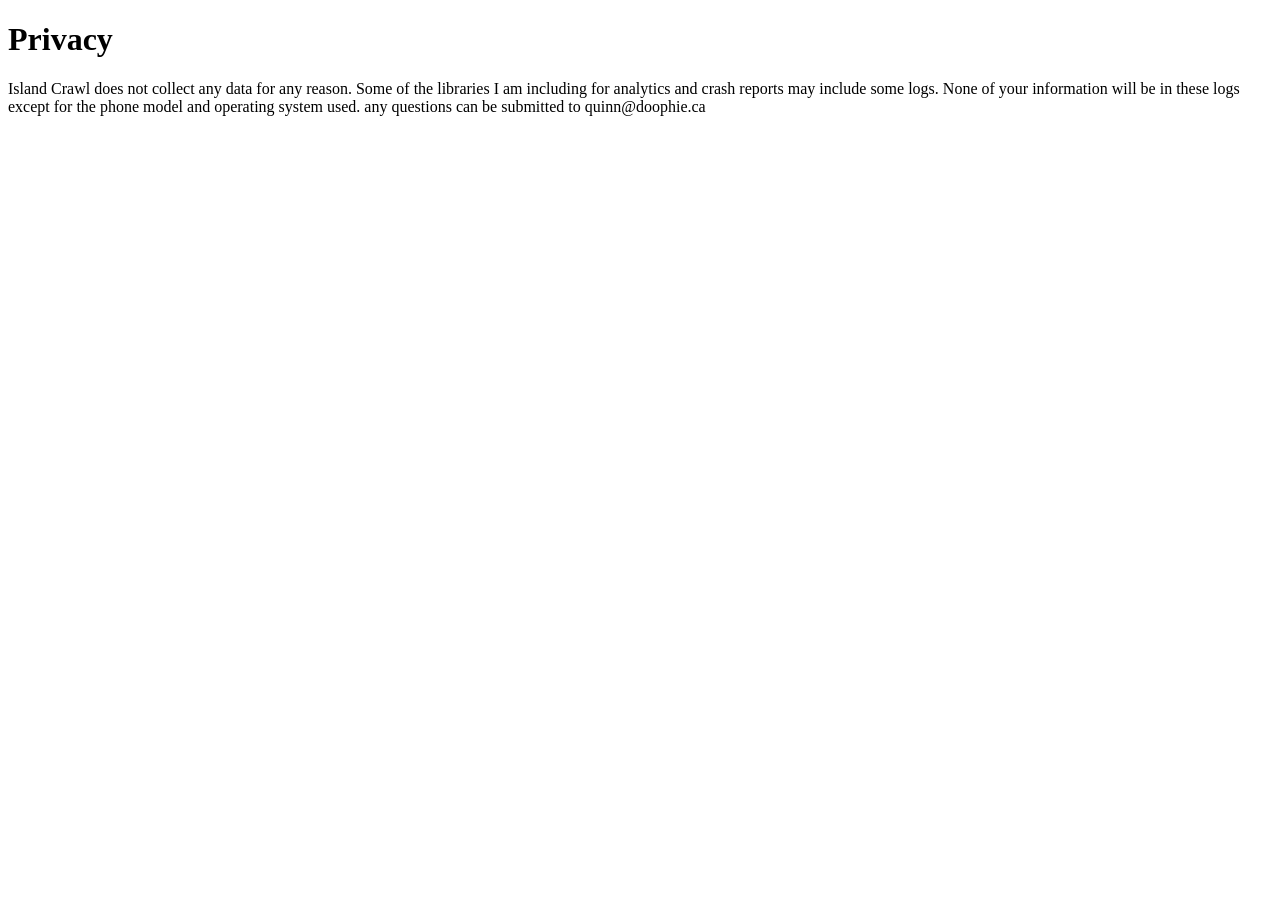
==== island_crawl_privacy.html @ c571f520 "Island Crawl Privacy" ====
<!DOCTYPE html>
<html>
<body>

<h1>Privacy</h1>
<p>Island Crawl does not collect any data for any reason. Some of the libraries I am including for analytics and crash reports may include some logs. None of your information will be in these logs except for the phone model and operating system used.

any questions can be submitted to quinn@doophie.ca</p>

</body>
</html>
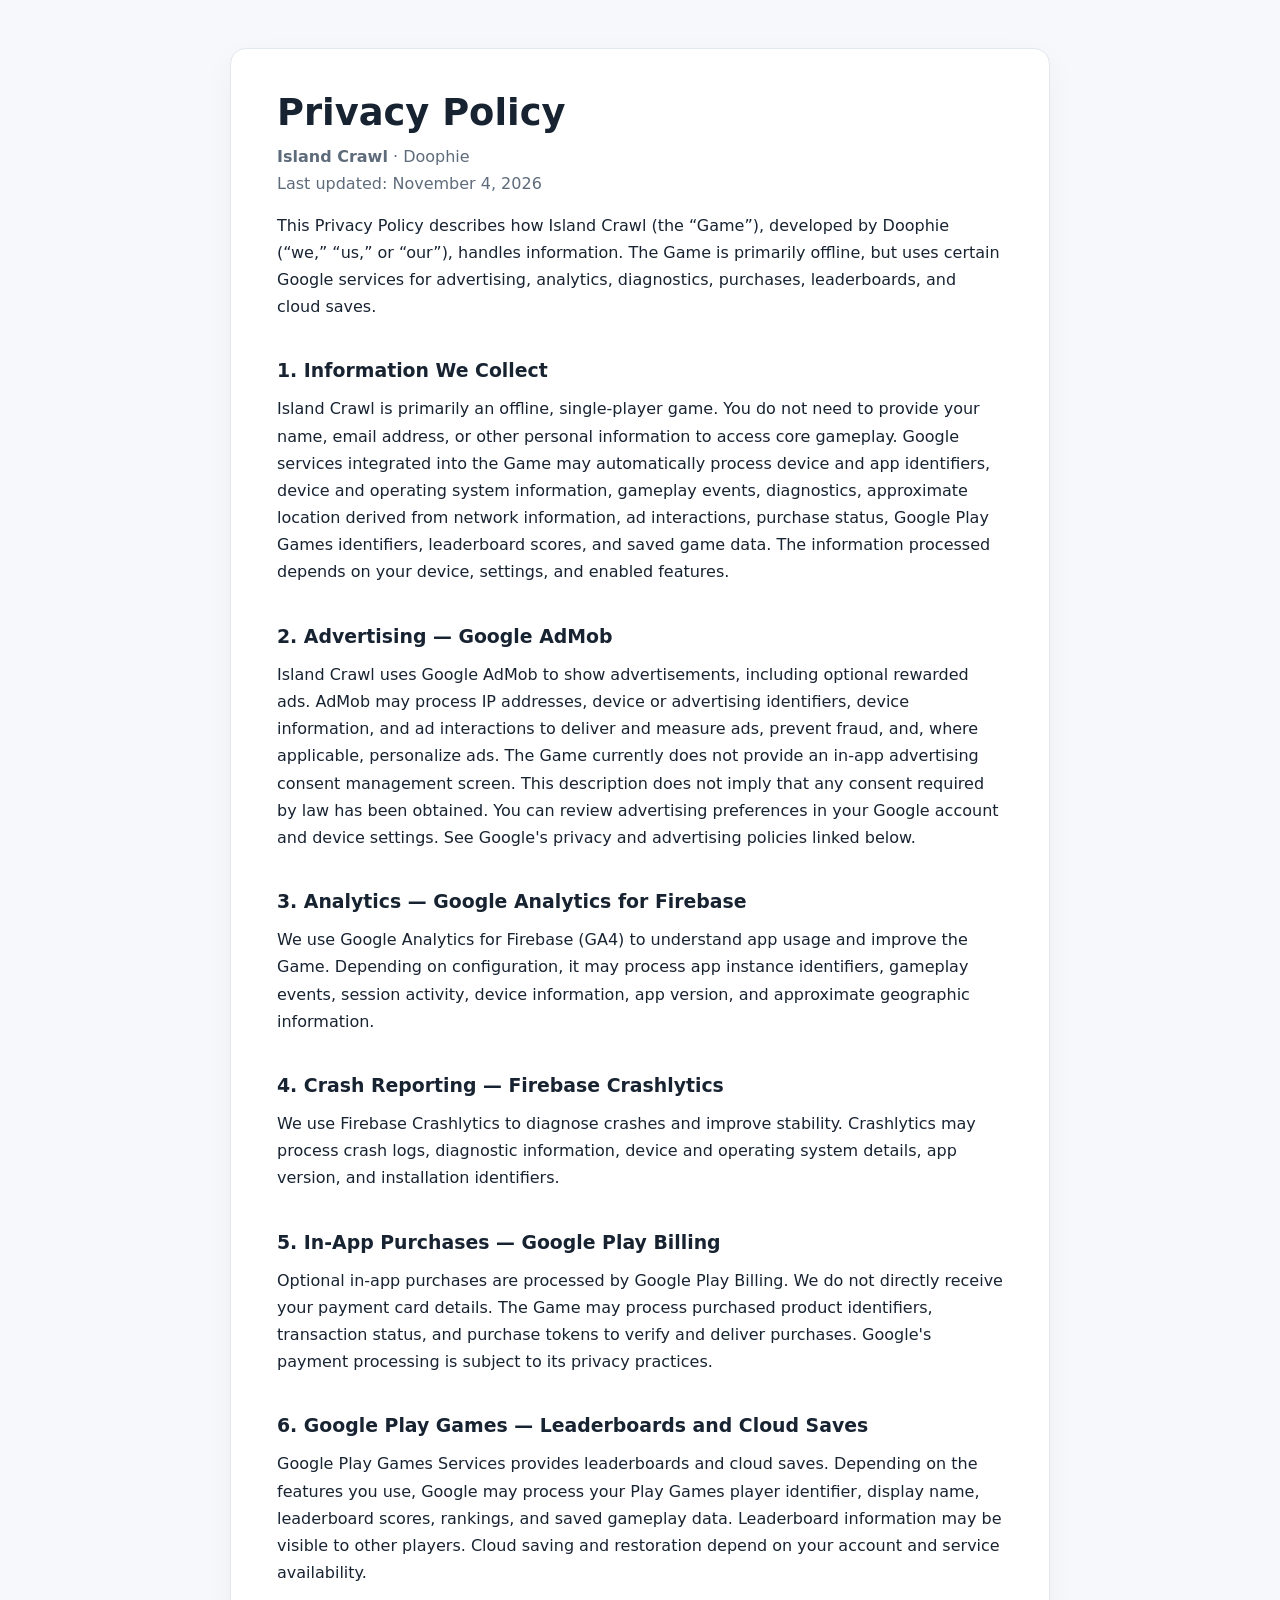
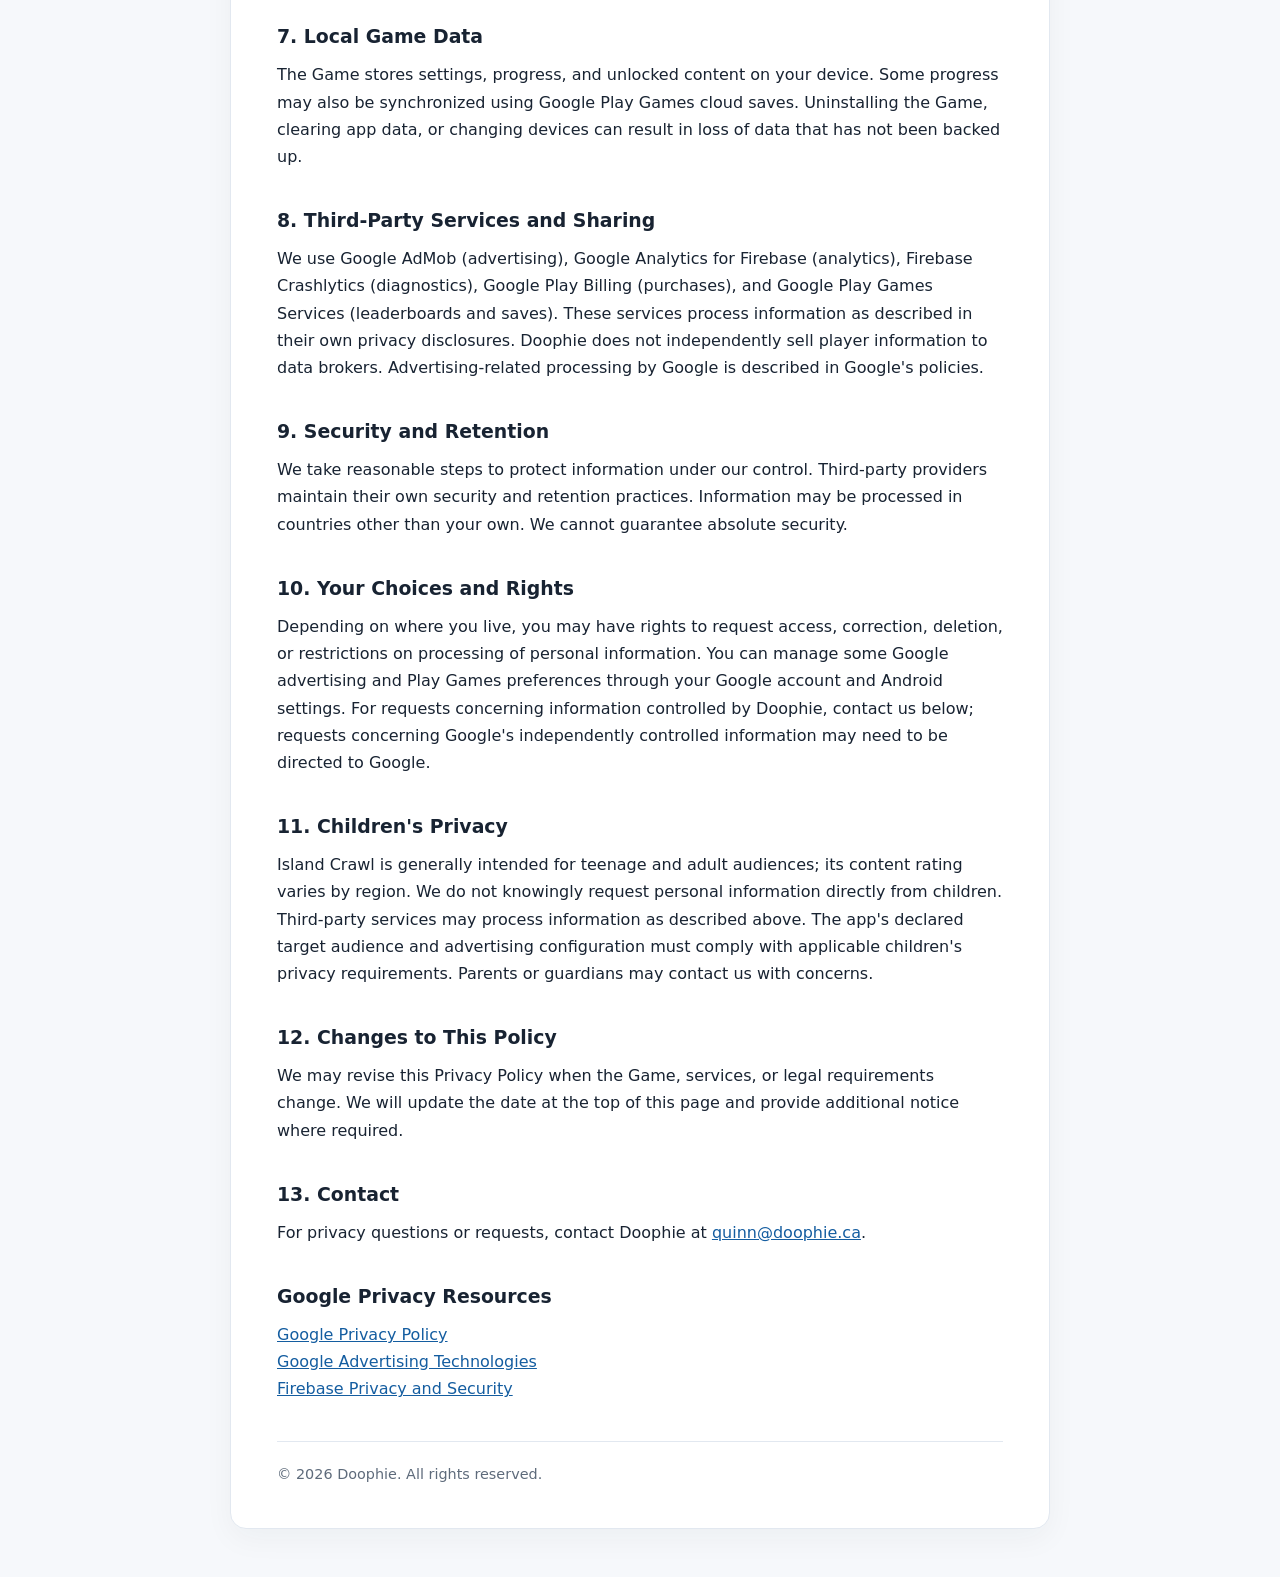
==== commit 6e2f150f: "privacy and tos" ====
--- a/island_crawl_privacy.html
+++ b/island_crawl_privacy.html
@@ -1,11 +1,32 @@
- <!DOCTYPE html>
-<html>
-<body>
-
-<h1>Privacy</h1>
-<p>Island Crawl does not collect any data for any reason. Some of the libraries I am including for analytics and crash reports may include some logs. None of your information will be in these logs except for the phone model and operating system used.
-
-any questions can be submitted to quinn@doophie.ca</p>
-
-</body>
-</html> 
+<!doctype html>
+<html lang="en"><head><meta charset="utf-8"><meta name="viewport" content="width=device-width,initial-scale=1">
+<meta name="description" content="Privacy Policy for Island Crawl by Doophie">
+<title>Privacy Policy | Island Crawl</title>
+<style>
+:root{color-scheme:light dark}*{box-sizing:border-box}body{font:16px/1.7 system-ui,-apple-system,Segoe UI,Roboto,sans-serif;margin:0;background:#f6f8fb;color:#182332}
+main{max-width:820px;margin:48px auto;padding:42px 46px;background:white;border:1px solid #e2e8f0;border-radius:16px;box-shadow:0 10px 30px #1624380b}
+h1{font-size:2.3rem;line-height:1.2;margin:0 0 8px}h2{font-size:1.18rem;margin:34px 0 9px}p{margin:0 0 14px}.muted{color:#5e6b7b}a{color:#145da0;overflow-wrap:anywhere}footer{margin-top:38px;padding-top:20px;border-top:1px solid #e2e8f0;color:#5e6b7b;font-size:.9rem}
+@media(max-width:650px){main{margin:0;padding:26px 20px;border:0;border-radius:0}h1{font-size:1.9rem}}
+@media(prefers-color-scheme:dark){body{background:#101720;color:#e9eef5}main{background:#192431;border-color:#334155}.muted,footer{color:#afbdcc}footer{border-color:#334155}a{color:#8dc6ff}}
+</style></head><body><main>
+<header><h1>Privacy Policy</h1><p class="muted"><strong>Island Crawl</strong> · Doophie<br>Last updated: November 4, 2026</p></header>
+<p>This Privacy Policy describes how Island Crawl (the “Game”), developed by Doophie (“we,” “us,” or “our”), handles information. The Game is primarily offline, but uses certain Google services for advertising, analytics, diagnostics, purchases, leaderboards, and cloud saves.</p>
+<section><h2>1. Information We Collect</h2><p>Island Crawl is primarily an offline, single-player game. You do not need to provide your name, email address, or other personal information to access core gameplay. Google services integrated into the Game may automatically process device and app identifiers, device and operating system information, gameplay events, diagnostics, approximate location derived from network information, ad interactions, purchase status, Google Play Games identifiers, leaderboard scores, and saved game data. The information processed depends on your device, settings, and enabled features.</p></section>
+<section><h2>2. Advertising — Google AdMob</h2><p>Island Crawl uses Google AdMob to show advertisements, including optional rewarded ads. AdMob may process IP addresses, device or advertising identifiers, device information, and ad interactions to deliver and measure ads, prevent fraud, and, where applicable, personalize ads. The Game currently does not provide an in-app advertising consent management screen. This description does not imply that any consent required by law has been obtained. You can review advertising preferences in your Google account and device settings. See Google's privacy and advertising policies linked below.</p></section>
+<section><h2>3. Analytics — Google Analytics for Firebase</h2><p>We use Google Analytics for Firebase (GA4) to understand app usage and improve the Game. Depending on configuration, it may process app instance identifiers, gameplay events, session activity, device information, app version, and approximate geographic information.</p></section>
+<section><h2>4. Crash Reporting — Firebase Crashlytics</h2><p>We use Firebase Crashlytics to diagnose crashes and improve stability. Crashlytics may process crash logs, diagnostic information, device and operating system details, app version, and installation identifiers.</p></section>
+<section><h2>5. In-App Purchases — Google Play Billing</h2><p>Optional in-app purchases are processed by Google Play Billing. We do not directly receive your payment card details. The Game may process purchased product identifiers, transaction status, and purchase tokens to verify and deliver purchases. Google's payment processing is subject to its privacy practices.</p></section>
+<section><h2>6. Google Play Games — Leaderboards and Cloud Saves</h2><p>Google Play Games Services provides leaderboards and cloud saves. Depending on the features you use, Google may process your Play Games player identifier, display name, leaderboard scores, rankings, and saved gameplay data. Leaderboard information may be visible to other players. Cloud saving and restoration depend on your account and service availability.</p></section>
+<section><h2>7. Local Game Data</h2><p>The Game stores settings, progress, and unlocked content on your device. Some progress may also be synchronized using Google Play Games cloud saves. Uninstalling the Game, clearing app data, or changing devices can result in loss of data that has not been backed up.</p></section>
+<section><h2>8. Third-Party Services and Sharing</h2><p>We use Google AdMob (advertising), Google Analytics for Firebase (analytics), Firebase Crashlytics (diagnostics), Google Play Billing (purchases), and Google Play Games Services (leaderboards and saves). These services process information as described in their own privacy disclosures. Doophie does not independently sell player information to data brokers. Advertising-related processing by Google is described in Google's policies.</p></section>
+<section><h2>9. Security and Retention</h2><p>We take reasonable steps to protect information under our control. Third-party providers maintain their own security and retention practices. Information may be processed in countries other than your own. We cannot guarantee absolute security.</p></section>
+<section><h2>10. Your Choices and Rights</h2><p>Depending on where you live, you may have rights to request access, correction, deletion, or restrictions on processing of personal information. You can manage some Google advertising and Play Games preferences through your Google account and Android settings. For requests concerning information controlled by Doophie, contact us below; requests concerning Google's independently controlled information may need to be directed to Google.</p></section>
+<section><h2>11. Children&#x27;s Privacy</h2><p>Island Crawl is generally intended for teenage and adult audiences; its content rating varies by region. We do not knowingly request personal information directly from children. Third-party services may process information as described above. The app's declared target audience and advertising configuration must comply with applicable children's privacy requirements. Parents or guardians may contact us with concerns.</p></section>
+<section><h2>12. Changes to This Policy</h2><p>We may revise this Privacy Policy when the Game, services, or legal requirements change. We will update the date at the top of this page and provide additional notice where required.</p></section>
+<section><h2>13. Contact</h2><p>For privacy questions or requests, contact Doophie at <a href="mailto:quinn@doophie.ca">quinn@doophie.ca</a>.</p></section>
+<section><h2>Google Privacy Resources</h2><p>
+<a href="https://policies.google.com/privacy">Google Privacy Policy</a><br>
+<a href="https://policies.google.com/technologies/ads">Google Advertising Technologies</a><br>
+<a href="https://firebase.google.com/support/privacy">Firebase Privacy and Security</a>
+</p></section>
+<footer>© 2026 Doophie. All rights reserved.</footer></main></body></html>
